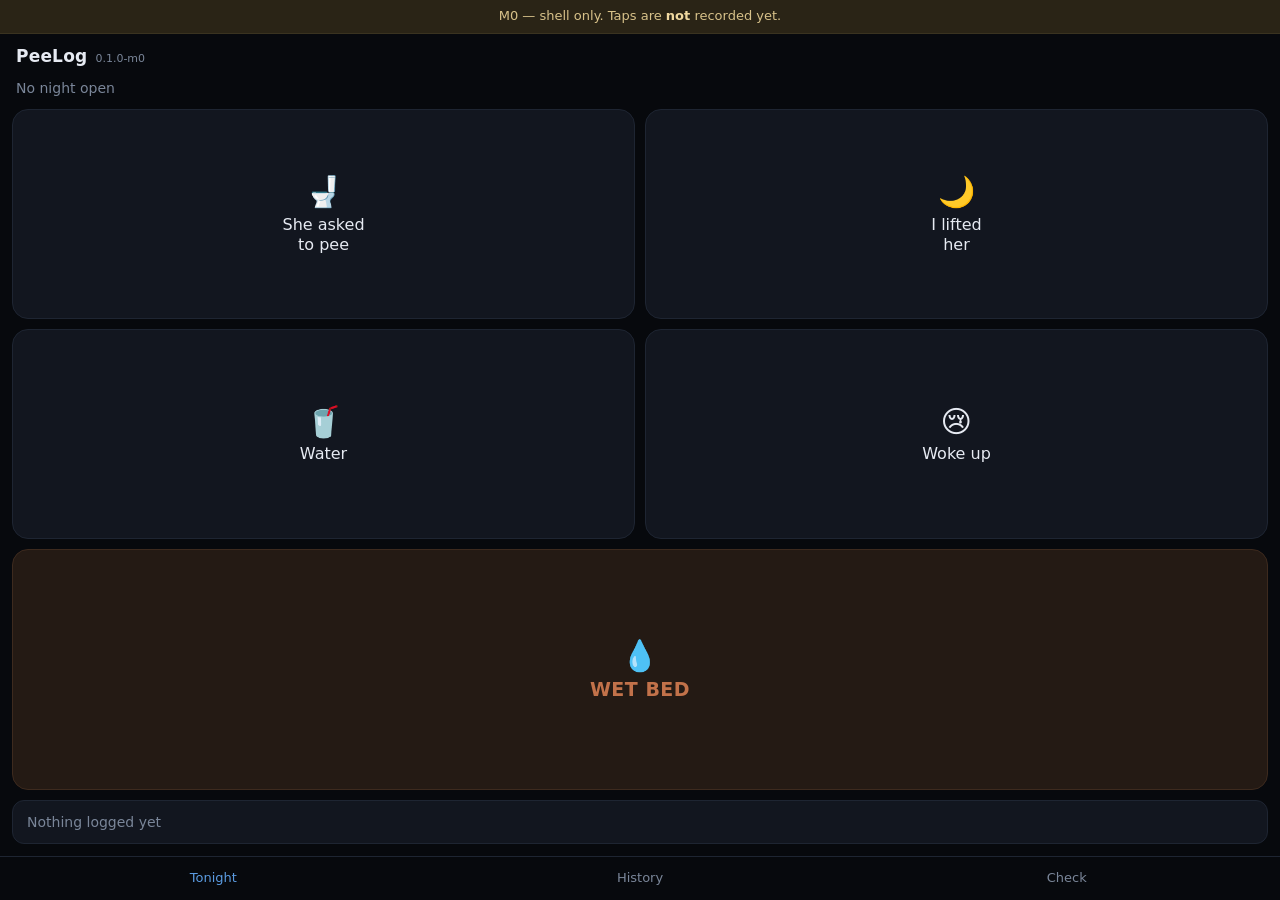
==== index.html @ 3aef9a61 "M0: PWA shell, offline caching, install check Design and scope in docs/DESIGN.md.  The shell is deli" ====
<!doctype html>
<html lang="en">
<head>
<meta charset="utf-8">
<meta name="viewport" content="width=device-width, initial-scale=1, viewport-fit=cover">
<title>PeeLog</title>
<meta name="description" content="Night-wetting tracker.">

<meta name="theme-color" content="#07090D">
<meta name="color-scheme" content="dark">
<link rel="manifest" href="manifest.webmanifest">

<!-- Still required by older iOS; modern iOS reads display:standalone from the manifest. -->
<meta name="apple-mobile-web-app-capable" content="yes">
<meta name="apple-mobile-web-app-status-bar-style" content="black-translucent">
<meta name="apple-mobile-web-app-title" content="PeeLog">
<link rel="apple-touch-icon" href="icons/apple-touch-icon-180.png">
<link rel="icon" href="icons/favicon-32.png" sizes="32x32">

<link rel="stylesheet" href="app.css">
</head>
<body>

<div class="banner" id="banner">M0 — shell only. Taps are <b>not</b> recorded yet.</div>

<header class="top">
  <h1>PeeLog</h1>
  <span class="ver" id="ver">–</span>
</header>

<main>
  <!-- ───────────────────────── Tonight ───────────────────────── -->
  <section class="view" id="view-tonight" data-view="tonight">
    <p class="summary" id="summary">No night open</p>

    <div class="grid">
      <button class="ev" data-ev="selfToilet"><span class="ico">🚽</span>She asked<br>to pee</button>
      <button class="ev" data-ev="lift"><span class="ico">🌙</span>I lifted<br>her</button>
      <button class="ev" data-ev="drink"><span class="ico">🥤</span>Water</button>
      <button class="ev" data-ev="wake"><span class="ico">😢</span>Woke up</button>
      <button class="ev wet" data-ev="wet"><span class="ico">💧</span>WET BED</button>
    </div>

    <div class="last" id="last">
      <span id="last-text">Nothing logged yet</span>
      <button id="undo" hidden>↩ undo</button>
    </div>
  </section>

  <!-- ───────────────────────── History ───────────────────────── -->
  <section class="view" id="view-history" data-view="history" hidden>
    <p class="stub">History, editing and charts arrive in M3–M4.</p>
  </section>

  <!-- ───────────────────────── Check ───────────────────────── -->
  <section class="view" id="view-check" data-view="check" hidden>
    <h2>Install check</h2>
    <p class="stub">Everything M1 depends on. Check this on the phone, then turn
       on Airplane Mode and reopen the app from the home screen.</p>
    <dl class="checks" id="checks"></dl>
    <div class="actions">
      <button id="persist">Request persistent storage</button>
      <button id="recheck">Re-run checks</button>
      <button id="update">Check for update</button>
    </div>
  </section>
</main>

<nav class="tabs">
  <button data-tab="tonight" class="on">Tonight</button>
  <button data-tab="history">History</button>
  <button data-tab="check">Check</button>
</nav>

<script type="module" src="js/app.js"></script>
</body>
</html>
---- app.css ----
/* PeeLog — dark-first. Everything is tuned for a dark bedroom at 3am:
   near-black ground for OLED, desaturated accents, no white surfaces,
   no animation that draws the eye, large thumb-zone targets. */

:root {
  --bg:      #07090D;
  --surface: #12161F;
  --line:    #1E2532;
  --text:    #E6EAF2;
  --dim:     #7A8699;
  --accent:  #5B9BE0;
  --wet:     #C2724A;   /* muted terracotta — findable, not alarming */

  --tap: 0.10s ease-out;
  --safe-top: env(safe-area-inset-top, 0px);
  --safe-bot: env(safe-area-inset-bottom, 0px);
}

* { box-sizing: border-box; }

html, body {
  margin: 0;
  height: 100%;
  background: var(--bg);
  color: var(--text);
  font: 16px/1.45 -apple-system, BlinkMacSystemFont, "Segoe UI", system-ui, sans-serif;
  -webkit-font-smoothing: antialiased;
}

body {
  display: flex;
  flex-direction: column;
  /* No accidental text selection or blue flashes on a half-asleep double tap. */
  -webkit-user-select: none;
  user-select: none;
  -webkit-tap-highlight-color: transparent;
  overscroll-behavior: none;
  padding-top: var(--safe-top);
}

.banner {
  background: #2A2416;
  color: #D8C28A;
  font-size: 13px;
  text-align: center;
  padding: 7px 12px;
  border-bottom: 1px solid #3A3320;
}
.banner b { color: #F0D9A0; }

.top {
  display: flex;
  align-items: baseline;
  gap: 8px;
  padding: 10px 16px 6px;
}
.top h1 { font-size: 17px; font-weight: 600; margin: 0; letter-spacing: 0.2px; }
.ver { font-size: 11px; color: var(--dim); font-variant-numeric: tabular-nums; }

main { flex: 1; overflow-y: auto; -webkit-overflow-scrolling: touch; }
.view { display: flex; flex-direction: column; height: 100%; padding: 0 12px 12px; }
.view[hidden] { display: none; }

.summary { color: var(--dim); font-size: 14px; margin: 4px 4px 10px; }
.stub    { color: var(--dim); font-size: 14px; margin: 4px 4px 18px; }
h2       { font-size: 15px; font-weight: 600; margin: 12px 4px 6px; }

/* ── Tonight: 2×2 grid plus one full-width wet button ────────────────── */
.grid {
  flex: 1;
  display: grid;
  grid-template-columns: 1fr 1fr;
  grid-template-rows: 1fr 1fr 1.15fr;
  gap: 10px;
  min-height: 340px;
}

.ev {
  appearance: none;
  background: var(--surface);
  border: 1px solid var(--line);
  border-radius: 16px;
  color: var(--text);
  font: inherit;
  font-size: 16px;
  font-weight: 500;
  line-height: 1.25;
  padding: 8px;
  cursor: pointer;
  transition: background var(--tap), transform var(--tap);
}
/* Wet bed is the most likely 3am tap: widest, lowest, hardest to miss. */
.ev.wet {
  grid-column: 1 / -1;
  background: #241A14;
  border-color: #3D2A1E;
  color: var(--wet);
  font-size: 19px;
  font-weight: 600;
  letter-spacing: 0.5px;
}
.ev .ico { display: block; font-size: 30px; margin-bottom: 4px; }

/* iOS Safari has no Vibration API, so tap confirmation must be visual. */
.ev:active, .ev.hit { background: #1E2636; transform: scale(0.97); }
.ev.wet:active, .ev.wet.hit { background: #3A2618; }

.last {
  display: flex;
  align-items: center;
  justify-content: space-between;
  gap: 12px;
  margin-top: 10px;
  padding: 10px 14px;
  min-height: 44px;
  background: var(--surface);
  border: 1px solid var(--line);
  border-radius: 12px;
  font-size: 14px;
  color: var(--dim);
}
#last-text { overflow: hidden; text-overflow: ellipsis; white-space: nowrap; }
#undo {
  flex: none;
  appearance: none;
  background: none;
  border: 1px solid var(--line);
  border-radius: 8px;
  color: var(--accent);
  font: inherit;
  font-size: 14px;
  padding: 5px 12px;
  cursor: pointer;
}

/* ── Install check ───────────────────────────────────────────────────── */
.checks { margin: 0; font-size: 14px; }
.checks div {
  display: flex;
  align-items: flex-start;
  gap: 10px;
  padding: 9px 4px;
  border-bottom: 1px solid var(--line);
}
.checks dt { flex: none; width: 20px; font-size: 15px; }
.checks dd { margin: 0; flex: 1; }
.checks .k { display: block; }
.checks .v { display: block; color: var(--dim); font-size: 13px; margin-top: 1px; }

.actions { display: flex; flex-wrap: wrap; gap: 8px; margin: 16px 4px; }
.actions button {
  appearance: none;
  background: var(--surface);
  border: 1px solid var(--line);
  border-radius: 10px;
  color: var(--accent);
  font: inherit;
  font-size: 14px;
  padding: 9px 14px;
  cursor: pointer;
}

/* ── Tabs ────────────────────────────────────────────────────────────── */
.tabs {
  flex: none;
  display: flex;
  border-top: 1px solid var(--line);
  background: var(--bg);
  padding-bottom: var(--safe-bot);
}
.tabs button {
  flex: 1;
  appearance: none;
  background: none;
  border: 0;
  color: var(--dim);
  font: inherit;
  font-size: 13px;
  padding: 12px 4px;
  cursor: pointer;
}
.tabs button.on { color: var(--accent); }
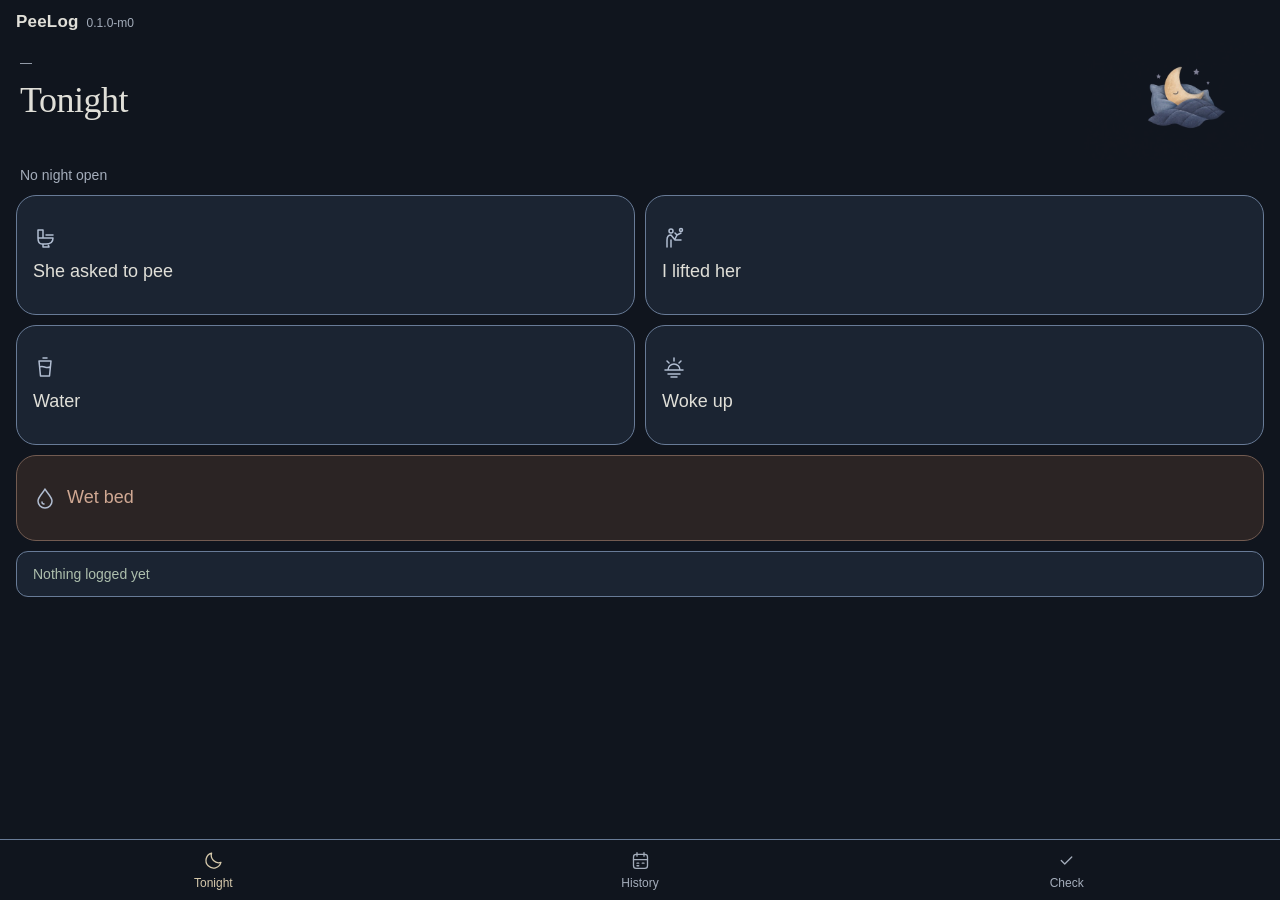
==== commit 2090f378: "M1a: visual system — tokens, inline icon sprite, brand icons, art derivatives Adopt docs/ux/tokens.j" ====
--- a/index.html
+++ b/index.html
@@ -6,7 +6,7 @@
 <title>PeeLog</title>
 <meta name="description" content="Night-wetting tracker.">
 
-<meta name="theme-color" content="#07090D">
+<meta name="theme-color" content="#10151E">
 <meta name="color-scheme" content="dark">
 <link rel="manifest" href="manifest.webmanifest">
 
@@ -21,7 +21,11 @@
 </head>
 <body>
 
-<div class="banner" id="banner">M0 — shell only. Taps are <b>not</b> recorded yet.</div>
+<!-- sprite:start -->
+<svg xmlns="http://www.w3.org/2000/svg" style="display:none" aria-hidden="true"><symbol id="i-moon" viewBox="0 0 24 24"><path d="M20.5 14.2A8.6 8.6 0 0 1 9.8 3.5a8.7 8.7 0 1 0 10.7 10.7Z"/></symbol><symbol id="i-toilet" viewBox="0 0 24 24"><path d="M5 4h5v8H5zM5 12h15c0 4-3 6-7 6H9c-2 0-4-2-4-6ZM10 18v3h6l-1-3M13 9h7"/></symbol><symbol id="i-carry" viewBox="0 0 24 24"><circle cx="9" cy="5" r="2"/><path d="M5 21v-7c0-3 1-5 4-5l4 5h6M9 14v7M13 7l2 2 4-2M15 9l-2 4"/><circle cx="19" cy="4" r="1.5"/></symbol><symbol id="i-water" viewBox="0 0 24 24"><path d="M6 5h12l-1.5 15h-9ZM7 11c3-2 6 2 10 0M10 2h4"/></symbol><symbol id="i-wake" viewBox="0 0 24 24"><path d="M6 14a6 6 0 0 1 12 0M3 14h18M5 5l2 2M12 2v3M19 5l-2 2M6 18h12M9 21h6"/></symbol><symbol id="i-drop" viewBox="0 0 24 24"><path d="M12 3c-2 4-7 8-7 12a7 7 0 0 0 14 0c0-4-5-8-7-12ZM9 16c0 1.5 1 2 2 2"/></symbol><symbol id="i-history" viewBox="0 0 24 24"><rect x="4" y="5" width="16" height="16" rx="3"/><path d="M8 3v4M16 3v4M4 11h16M8 15h2M14 15h2M8 18h2"/></symbol><symbol id="i-more" viewBox="0 0 24 24"><circle cx="5" cy="12" r="1"/><circle cx="12" cy="12" r="1"/><circle cx="19" cy="12" r="1"/></symbol><symbol id="i-check" viewBox="0 0 24 24"><path d="m6 12 4 4 8-8"/></symbol><symbol id="i-chevron-right" viewBox="0 0 24 24"><path d="m9 5 7 7-7 7"/></symbol><symbol id="i-back" viewBox="0 0 24 24"><path d="m14 5-7 7 7 7"/></symbol><symbol id="i-undo" viewBox="0 0 24 24"><path d="m8 5-5 5 5 5M3 10h10a6 6 0 0 1 0 12"/></symbol><symbol id="i-plus" viewBox="0 0 24 24"><path d="M12 5v14M5 12h14"/></symbol><symbol id="i-minus" viewBox="0 0 24 24"><path d="M5 12h14"/></symbol><symbol id="i-close" viewBox="0 0 24 24"><path d="m6 6 12 12M18 6 6 18"/></symbol><symbol id="i-edit" viewBox="0 0 24 24"><path d="m4 16-1 5 5-1L20 8l-4-4L4 16ZM14 6l4 4"/></symbol><symbol id="i-delete" viewBox="0 0 24 24"><path d="M4 7h16M9 3h6l1 4M6 7l1 14h10l1-14M10 11v6M14 11v6"/></symbol><symbol id="i-clock" viewBox="0 0 24 24"><circle cx="12" cy="12" r="9"/><path d="M12 7v5l3 2"/></symbol><symbol id="i-bed" viewBox="0 0 24 24"><path d="M3 6v15M21 12v9M3 17h18M3 12h18M7 12V8h5v4M12 9h5c3 0 4 1 4 3"/></symbol><symbol id="i-sun" viewBox="0 0 24 24"><circle cx="12" cy="12" r="4"/><path d="M12 2v2M12 20v2M2 12h2M20 12h2M5 5l1 1M18 18l1 1M19 5l-1 1M6 18l-1 1"/></symbol><symbol id="i-note" viewBox="0 0 24 24"><path d="M5 3h10l4 4v14H5ZM15 3v5h4M8 12h8M8 16h6"/></symbol><symbol id="i-patterns" viewBox="0 0 24 24"><path d="M4 3v17h17M8 16v-4M13 16V7M18 16v-7"/></symbol><symbol id="i-routine" viewBox="0 0 24 24"><path d="M5 7h13l-3-3M19 17H6l3 3M19 7v4M5 17v-4"/></symbol><symbol id="i-backup" viewBox="0 0 24 24"><path d="M5 16v5h14v-5M12 16V3M7 8l5-5 5 5"/></symbol><symbol id="i-restore" viewBox="0 0 24 24"><path d="M5 16v5h14v-5M12 3v13M7 11l5 5 5-5"/></symbol><symbol id="i-share" viewBox="0 0 24 24"><path d="M8 9H4v12h16V9h-4M12 15V2M8 6l4-4 4 4"/></symbol><symbol id="i-print" viewBox="0 0 24 24"><path d="M7 8V3h10v5M6 17H3V9h18v8h-3M7 14h10v7H7ZM17 11h1"/></symbol><symbol id="i-shield" viewBox="0 0 24 24"><path d="m12 3 8 3v6c0 5-8 9-8 9s-8-4-8-9V6l8-3ZM8 12l3 3 5-6"/></symbol><symbol id="i-info" viewBox="0 0 24 24"><circle cx="12" cy="12" r="9"/><path d="M12 11v6M12 7v.1"/></symbol><symbol id="i-alert" viewBox="0 0 24 24"><path d="m12 3 10 18H2L12 3ZM12 9v5M12 17v.1"/></symbol><symbol id="i-phone" viewBox="0 0 24 24"><rect x="6" y="2" width="12" height="20" rx="3"/><path d="M10 5h4M10 19h4"/></symbol><symbol id="i-offline" viewBox="0 0 24 24"><path d="m3 3 18 18M5 8a13 13 0 0 0-3 2M8 12a7 7 0 0 0-2 2M10 17l2 2 2-2M10 6a13 13 0 0 1 12 4M14 11a7 7 0 0 1 4 3"/></symbol><symbol id="i-appearance" viewBox="0 0 24 24"><circle cx="12" cy="12" r="9"/><path d="M12 3v18M12 7a5 5 0 0 1 0 10"/></symbol><symbol id="i-reminder" viewBox="0 0 24 24"><path d="M5 17h14l-2-3V9a5 5 0 0 0-10 0v5l-2 3ZM10 21h4M12 2v2"/></symbol><symbol id="i-filter" viewBox="0 0 24 24"><path d="M4 6h16M7 12h10M10 18h4"/></symbol><symbol id="i-empty" viewBox="0 0 24 24"><path d="M4 5h7l2 2h7v14H4ZM8 13h8M8 17h5"/></symbol><symbol id="i-review" viewBox="0 0 24 24"><circle cx="12" cy="12" r="9"/><path d="M12 6v7M12 17v.1"/></symbol><symbol id="i-dry" viewBox="0 0 24 24"><circle cx="12" cy="12" r="7"/></symbol><symbol id="i-missing" viewBox="0 0 24 24"><path stroke-dasharray="2 4" d="M19 12a7 7 0 1 1-14 0 7 7 0 0 1 14 0"/></symbol><symbol id="i-complete" viewBox="0 0 24 24"><circle cx="12" cy="12" r="9"/><path d="m7 12 3 3 7-7"/></symbol></svg>
+<!-- sprite:end -->
+
+<p class="banner" id="banner" hidden></p>
 
 <header class="top">
   <h1>PeeLog</h1>
@@ -31,19 +35,26 @@
 <main>
   <!-- ───────────────────────── Tonight ───────────────────────── -->
   <section class="view" id="view-tonight" data-view="tonight">
+    <div class="title-art">
+      <img class="art" src="assets/art/bedtime-moon.jpg" alt="">
+      <div>
+        <p class="overline">—</p>
+        <h2>Tonight</h2>
+      </div>
+    </div>
     <p class="summary" id="summary">No night open</p>
 
     <div class="grid">
-      <button class="ev" data-ev="selfToilet"><span class="ico">🚽</span>She asked<br>to pee</button>
-      <button class="ev" data-ev="lift"><span class="ico">🌙</span>I lifted<br>her</button>
-      <button class="ev" data-ev="drink"><span class="ico">🥤</span>Water</button>
-      <button class="ev" data-ev="wake"><span class="ico">😢</span>Woke up</button>
-      <button class="ev wet" data-ev="wet"><span class="ico">💧</span>WET BED</button>
+      <button class="ev action" data-ev="selfToilet"><svg class="ico"><use href="#i-toilet"/></svg><span>She asked to pee</span></button>
+      <button class="ev action" data-ev="lift"><svg class="ico"><use href="#i-carry"/></svg><span>I lifted her</span></button>
+      <button class="ev action" data-ev="drink"><svg class="ico"><use href="#i-water"/></svg><span>Water</span></button>
+      <button class="ev action" data-ev="wake"><svg class="ico"><use href="#i-wake"/></svg><span>Woke up</span></button>
+      <button class="ev action wet" data-ev="wet"><svg class="ico"><use href="#i-drop"/></svg><span>Wet bed</span></button>
     </div>
 
-    <div class="last" id="last">
+    <div class="last saved" id="last">
       <span id="last-text">Nothing logged yet</span>
-      <button id="undo" hidden>↩ undo</button>
+      <button id="undo" hidden><svg class="ico"><use href="#i-undo"/></svg><span>Undo</span></button>
     </div>
   </section>
 
@@ -67,9 +78,9 @@
 </main>
 
 <nav class="tabs">
-  <button data-tab="tonight" class="on">Tonight</button>
-  <button data-tab="history">History</button>
-  <button data-tab="check">Check</button>
+  <button data-tab="tonight" class="on"><svg class="ico"><use href="#i-moon"/></svg><span>Tonight</span></button>
+  <button data-tab="history"><svg class="ico"><use href="#i-history"/></svg><span>History</span></button>
+  <button data-tab="check"><svg class="ico"><use href="#i-check"/></svg><span>Check</span></button>
 </nav>
 
 <script type="module" src="js/app.js"></script>
--- a/app.css
+++ b/app.css
@@ -1,17 +1,38 @@
 /* PeeLog — dark-first. Everything is tuned for a dark bedroom at 3am:
-   near-black ground for OLED, desaturated accents, no white surfaces,
-   no animation that draws the eye, large thumb-zone targets. */
+   near-black ground, desaturated accents, no white surfaces, no animation
+   that draws the eye, large thumb-zone targets. Tokens below are adopted
+   verbatim from docs/ux/tokens.json ("Quiet company") — the art in
+   assets/art/ bakes in this exact background colour, so it cannot drift. */
 
 :root {
-  --bg:      #07090D;
-  --surface: #12161F;
-  --line:    #1E2532;
-  --text:    #E6EAF2;
-  --dim:     #7A8699;
-  --accent:  #5B9BE0;
-  --wet:     #C2724A;   /* muted terracotta — findable, not alarming */
-
-  --tap: 0.10s ease-out;
+  color-scheme: dark;
+
+  --bg:          #10151E;
+  --surface:     #1B2432;
+  --raised:      #252F40;
+  --border:      #687B97;
+  --text:        #E0DFD8;
+  --secondary:   #A4ADBB;
+  --accent:      #D6C9AC;
+  --wet:         #D0A893;
+  --wet-surface: #2B2424;
+  --saved:       #ADBFAD;
+  --error:       #E7AE9D;
+  --focus:       #D6C9AC;
+
+  --font-heading: Georgia, serif;
+  --font-body: -apple-system, BlinkMacSystemFont, "Segoe UI", sans-serif;
+  --size-title:     36px;
+  --size-action:    18px;
+  --size-body:      16px;
+  --size-secondary: 14px;
+  --size-meta:      12px;
+
+  --radius-action: 20px;
+  --radius-field:  12px;
+  --radius-sheet:  24px;
+
+  --tap: 0.12s ease-out;
   --safe-top: env(safe-area-inset-top, 0px);
   --safe-bot: env(safe-area-inset-bottom, 0px);
 }
@@ -23,7 +44,7 @@
   height: 100%;
   background: var(--bg);
   color: var(--text);
-  font: 16px/1.45 -apple-system, BlinkMacSystemFont, "Segoe UI", system-ui, sans-serif;
+  font: var(--size-body)/1.45 var(--font-body);
   -webkit-font-smoothing: antialiased;
 }
 
@@ -38,15 +59,38 @@
   padding-top: var(--safe-top);
 }
 
+a { color: inherit; }
+button, input, select, textarea { font: inherit; }
+button, a, select { -webkit-tap-highlight-color: transparent; }
+
+:focus-visible {
+  outline: 2px solid var(--focus);
+  outline-offset: 4px;
+}
+
+/* Icons: same-document <use> only — Safari has never resolved <use
+   href="file.svg#id">, so the sprite is inlined by tools/make_sprite.py. */
+.ico {
+  width: 24px;
+  height: 24px;
+  fill: none;
+  stroke: currentColor;
+  stroke-width: 1.5;
+  stroke-linecap: round;
+  stroke-linejoin: round;
+  flex: none;
+}
+
 .banner {
   background: #2A2416;
   color: #D8C28A;
-  font-size: 13px;
+  font-size: var(--size-secondary);
   text-align: center;
   padding: 7px 12px;
   border-bottom: 1px solid #3A3320;
-}
-.banner b { color: #F0D9A0; }
+  margin: 0;
+}
+.banner[hidden] { display: none; }
 
 .top {
   display: flex;
@@ -55,107 +99,301 @@
   padding: 10px 16px 6px;
 }
 .top h1 { font-size: 17px; font-weight: 600; margin: 0; letter-spacing: 0.2px; }
-.ver { font-size: 11px; color: var(--dim); font-variant-numeric: tabular-nums; }
+.ver { font-size: var(--size-meta); color: var(--secondary); font-variant-numeric: tabular-nums; }
 
 main { flex: 1; overflow-y: auto; -webkit-overflow-scrolling: touch; }
-.view { display: flex; flex-direction: column; height: 100%; padding: 0 12px 12px; }
+.view { padding: 0 16px 16px; }
 .view[hidden] { display: none; }
 
-.summary { color: var(--dim); font-size: 14px; margin: 4px 4px 10px; }
-.stub    { color: var(--dim); font-size: 14px; margin: 4px 4px 18px; }
-h2       { font-size: 15px; font-weight: 600; margin: 12px 4px 6px; }
-
-/* ── Tonight: 2×2 grid plus one full-width wet button ────────────────── */
+.summary { color: var(--secondary); font-size: var(--size-secondary); margin: 4px 4px 10px; }
+.stub    { color: var(--secondary); font-size: var(--size-secondary); margin: 4px 4px 18px; }
+h2       { font: 600 15px/1.3 var(--font-body); margin: 12px 4px 6px; color: var(--text); }
+
+/* ── Tonight header: art vignette + serif title ──────────────────────── */
+.title-art {
+  position: relative;
+  overflow: hidden;
+  min-height: 120px;
+  padding: 14px 4px 0;
+}
+.title-art img {
+  position: absolute;
+  width: 200px;
+  height: 133px;
+  object-fit: cover;
+  right: -20px;
+  top: -10px;
+  mix-blend-mode: lighten;
+  pointer-events: none;
+}
+.title-art > div { position: relative; z-index: 1; max-width: 65%; }
+.title-art h2 {
+  font: 400 var(--size-title)/1.15 var(--font-heading);
+  letter-spacing: -0.5px;
+  margin: 0;
+}
+
+.overline {
+  font-size: var(--size-meta);
+  letter-spacing: 1px;
+  text-transform: uppercase;
+  color: var(--secondary);
+  margin: 0 0 8px;
+}
+.lead {
+  font-size: var(--size-secondary);
+  color: var(--secondary);
+  line-height: 1.6;
+  margin: 0 0 10px;
+}
+
+/* Decorative only — hides without moving any control. */
+body.no-art .art,
+body.no-art .title-art img { display: none; }
+
+/* ── Tonight: 2-column action grid, wet bed spans full width ─────────── */
 .grid {
-  flex: 1;
   display: grid;
   grid-template-columns: 1fr 1fr;
-  grid-template-rows: 1fr 1fr 1.15fr;
   gap: 10px;
-  min-height: 340px;
-}
-
-.ev {
+}
+
+.action {
+  display: flex;
+  flex-direction: column;
+  align-items: flex-start;
+  justify-content: center;
+  gap: 10px;
+  min-height: 120px;
+  border-radius: var(--radius-action);
+  background: var(--surface);
+  border: 1px solid var(--border);
+  color: var(--text);
+  font: inherit;
+  font-size: var(--size-action);
+  font-weight: 500;
+  line-height: 1.3;
+  text-align: left;
+  padding: 16px;
   appearance: none;
-  background: var(--surface);
-  border: 1px solid var(--line);
-  border-radius: 16px;
-  color: var(--text);
-  font: inherit;
-  font-size: 16px;
-  font-weight: 500;
-  line-height: 1.25;
-  padding: 8px;
   cursor: pointer;
   transition: background var(--tap), transform var(--tap);
 }
+.action .ico { color: #B1BDD1; }
+
 /* Wet bed is the most likely 3am tap: widest, lowest, hardest to miss. */
-.ev.wet {
+.action.wet {
   grid-column: 1 / -1;
-  background: #241A14;
-  border-color: #3D2A1E;
+  min-height: 86px;
+  flex-direction: row;
+  align-items: center;
+  justify-content: flex-start;
+  background: var(--wet-surface);
+  border-color: #725B51;
   color: var(--wet);
-  font-size: 19px;
-  font-weight: 600;
-  letter-spacing: 0.5px;
-}
-.ev .ico { display: block; font-size: 30px; margin-bottom: 4px; }
+}
 
 /* iOS Safari has no Vibration API, so tap confirmation must be visual. */
-.ev:active, .ev.hit { background: #1E2636; transform: scale(0.97); }
-.ev.wet:active, .ev.wet.hit { background: #3A2618; }
-
-.last {
+.action:active, .action.hit { background: var(--raised); transform: scale(0.97); }
+.action.wet:active, .action.wet.hit { background: #3A2618; }
+
+@media (prefers-reduced-motion: reduce) {
+  .action { transition: none; }
+  .action:active, .action.hit,
+  .action.wet:active, .action.wet.hit { transform: none; }
+}
+
+/* ── Saved strip (last logged event + undo) ──────────────────────────── */
+.saved {
   display: flex;
   align-items: center;
   justify-content: space-between;
   gap: 12px;
   margin-top: 10px;
-  padding: 10px 14px;
+  padding: 12px 16px;
   min-height: 44px;
   background: var(--surface);
-  border: 1px solid var(--line);
-  border-radius: 12px;
-  font-size: 14px;
-  color: var(--dim);
+  border: 1px solid var(--border);
+  border-radius: var(--radius-field);
+  font-size: var(--size-secondary);
+  color: var(--saved);
 }
 #last-text { overflow: hidden; text-overflow: ellipsis; white-space: nowrap; }
-#undo {
+.saved button {
   flex: none;
+  display: flex;
+  align-items: center;
+  gap: 6px;
+  min-height: 44px;
   appearance: none;
   background: none;
-  border: 1px solid var(--line);
+  border: 1px solid var(--border);
   border-radius: 8px;
   color: var(--accent);
   font: inherit;
-  font-size: 14px;
-  padding: 5px 12px;
-  cursor: pointer;
+  font-size: var(--size-secondary);
+  padding: 6px 12px;
+  cursor: pointer;
+}
+.saved button[hidden] { display: none; }
+
+/* ── Generic components (for screens still to come) ──────────────────── */
+.button {
+  display: flex;
+  align-items: center;
+  justify-content: center;
+  gap: 8px;
+  min-height: 48px;
+  border-radius: var(--radius-field);
+  border: 1px solid var(--border);
+  background: var(--surface);
+  color: var(--text);
+  font: inherit;
+  font-size: var(--size-body);
+  text-align: center;
+  text-decoration: none;
+  padding: 11px 16px;
+  margin: 12px 0;
+  appearance: none;
+  cursor: pointer;
+}
+.button.primary { background: var(--accent); color: #181B21; border-color: var(--accent); font-weight: 500; }
+.button.quiet { background: transparent; border-color: transparent; color: var(--secondary); }
+.button.danger { background: #302220; color: var(--error); border-color: #946A5D; }
+
+.chips { display: flex; flex-wrap: wrap; gap: 8px; margin: 9px 0 16px; }
+.chip {
+  display: inline-flex;
+  align-items: center;
+  justify-content: center;
+  min-height: 44px;
+  border-radius: var(--radius-field);
+  border: 1px solid var(--border);
+  background: none;
+  color: var(--text);
+  font: inherit;
+  font-size: var(--size-secondary);
+  padding: 8px 12px;
+  cursor: pointer;
+}
+.chip.selected { background: var(--raised); border-color: var(--accent); }
+
+.field { margin: 16px 0; }
+.field-label { display: block; font-size: var(--size-secondary); margin-bottom: 8px; }
+.field-help { font-size: var(--size-meta); color: var(--secondary); margin: 7px 0 0; }
+
+.notice {
+  background: var(--raised);
+  border-left: 2px solid var(--border);
+  border-radius: 0 var(--radius-field) var(--radius-field) 0;
+  padding: 12px 14px;
+  font-size: var(--size-secondary);
+  line-height: 1.6;
+  margin: 16px 0;
+}
+.notice strong { font-weight: 500; color: var(--text); }
+.notice.warm { background: #2B2620; border-color: var(--wet); }
+.notice.error { background: #302220; border-color: var(--error); }
+
+.linkrow {
+  display: flex;
+  align-items: center;
+  justify-content: space-between;
+  gap: 10px;
+  min-height: 54px;
+  padding: 12px 0;
+  border-bottom: 1px solid var(--border);
+  color: var(--text);
+  font-size: var(--size-secondary);
+  text-decoration: none;
+}
+.linkrow .ico { width: 17px; height: 17px; color: var(--secondary); }
+.linkrow small { display: block; color: var(--secondary); font-size: var(--size-meta); margin-top: 4px; }
+
+.sheet {
+  padding: 16px;
+  border: 1px solid var(--border);
+  border-radius: var(--radius-sheet);
+  background: var(--raised);
+  margin: 16px 0;
+}
+
+.subnav {
+  display: flex;
+  gap: 5px;
+  border-bottom: 1px solid var(--border);
+  padding-bottom: 12px;
+  margin: 0 0 20px;
+}
+.subnav a {
+  display: flex;
+  align-items: center;
+  min-height: 44px;
+  border-radius: var(--radius-field);
+  color: var(--secondary);
+  font-size: var(--size-secondary);
+  padding: 8px 12px;
+  text-decoration: none;
+}
+.subnav .selected { background: var(--raised); color: var(--accent); }
+
+.history-row {
+  display: flex;
+  align-items: center;
+  justify-content: space-between;
+  gap: 10px;
+  padding: 16px 0;
+  border-bottom: 1px solid var(--border);
+  color: var(--text);
+  font-size: var(--size-secondary);
+  text-decoration: none;
+}
+.history-row small { display: block; font-size: var(--size-meta); color: var(--secondary); margin-top: 5px; }
+
+.outcome { display: flex; align-items: center; gap: 5px; font-size: var(--size-meta); color: var(--text); white-space: nowrap; }
+.outcome .ico { width: 15px; height: 15px; }
+.outcome.wet { color: var(--wet); }
+.outcome.open { color: var(--secondary); }
+
+/* Native pickers: color-scheme:dark handles the calendar/clock chrome; the
+   field itself still needs the app's own surface and a 16px font so iOS
+   doesn't zoom in on focus. */
+input[type="time"],
+input[type="date"],
+input[type="number"],
+textarea {
+  background: var(--surface);
+  border: 1px solid var(--border);
+  border-radius: var(--radius-field);
+  color: var(--text);
+  font: 16px/1.4 var(--font-body);
+  min-height: 48px;
+  padding: 10px 12px;
 }
 
 /* ── Install check ───────────────────────────────────────────────────── */
-.checks { margin: 0; font-size: 14px; }
+.checks { margin: 0; font-size: var(--size-secondary); }
 .checks div {
   display: flex;
   align-items: flex-start;
   gap: 10px;
   padding: 9px 4px;
-  border-bottom: 1px solid var(--line);
-}
-.checks dt { flex: none; width: 20px; font-size: 15px; }
+  border-bottom: 1px solid var(--border);
+}
+.checks dt { flex: none; width: 24px; font-size: 15px; margin: 0; }
 .checks dd { margin: 0; flex: 1; }
 .checks .k { display: block; }
-.checks .v { display: block; color: var(--dim); font-size: 13px; margin-top: 1px; }
+.checks .v { display: block; color: var(--secondary); font-size: var(--size-meta); margin-top: 1px; }
 
 .actions { display: flex; flex-wrap: wrap; gap: 8px; margin: 16px 4px; }
 .actions button {
   appearance: none;
   background: var(--surface);
-  border: 1px solid var(--line);
+  border: 1px solid var(--border);
   border-radius: 10px;
   color: var(--accent);
   font: inherit;
-  font-size: 14px;
+  font-size: var(--size-secondary);
   padding: 9px 14px;
   cursor: pointer;
 }
@@ -164,19 +402,26 @@
 .tabs {
   flex: none;
   display: flex;
-  border-top: 1px solid var(--line);
+  border-top: 1px solid var(--border);
   background: var(--bg);
   padding-bottom: var(--safe-bot);
 }
 .tabs button {
   flex: 1;
+  display: flex;
+  flex-direction: column;
+  align-items: center;
+  justify-content: center;
+  gap: 4px;
+  min-height: 56px;
   appearance: none;
   background: none;
   border: 0;
-  color: var(--dim);
-  font: inherit;
-  font-size: 13px;
-  padding: 12px 4px;
+  color: var(--secondary);
+  font: inherit;
+  font-size: var(--size-meta);
+  padding: 10px 4px 8px;
   cursor: pointer;
 }
 .tabs button.on { color: var(--accent); }
+.tabs .ico { width: 21px; height: 21px; }
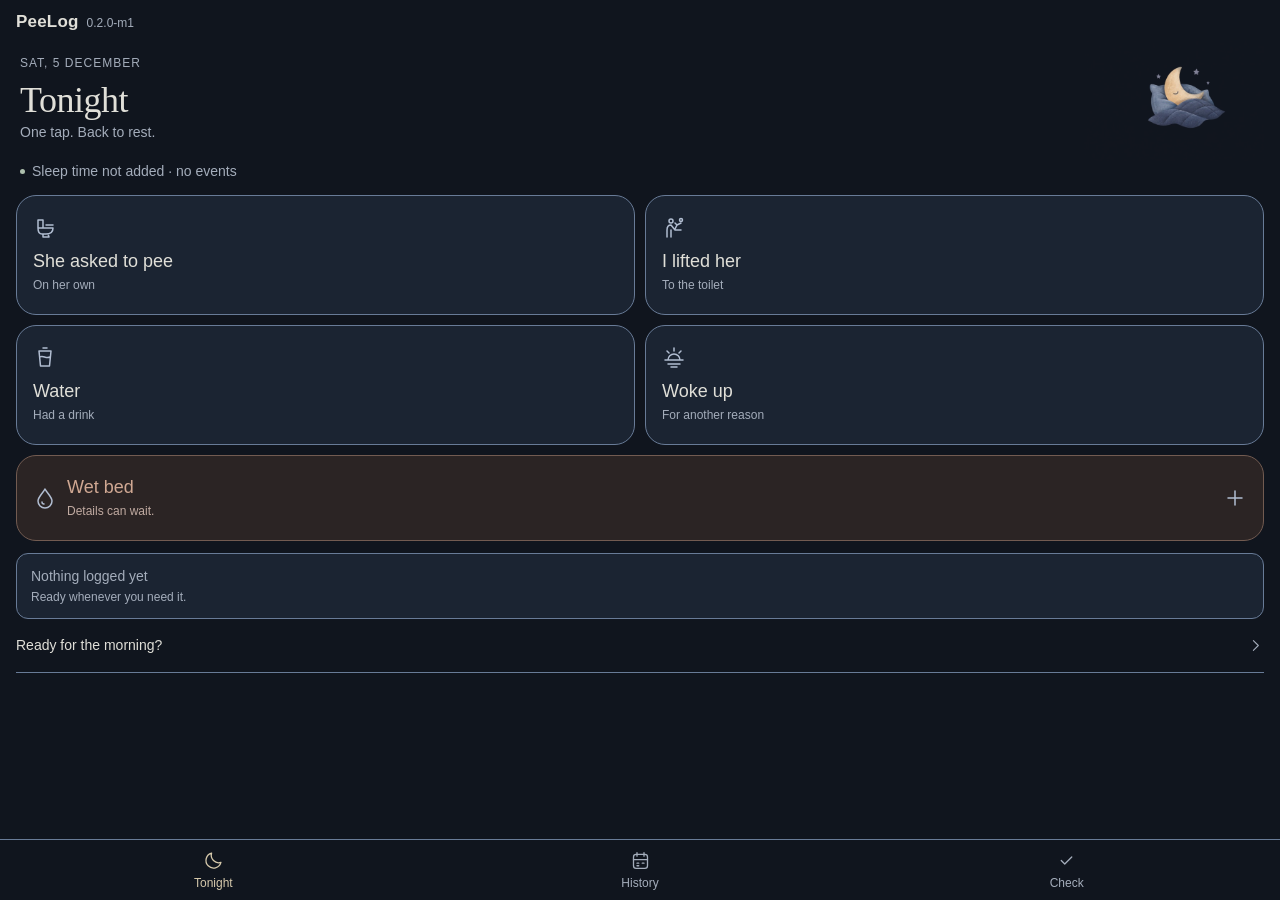
==== commit 38f440b1: "M1c: Tonight — real logging, event detail, undo, not-saved state app.js becomes store + hash router " ====
--- a/index.html
+++ b/index.html
@@ -33,37 +33,12 @@
 </header>
 
 <main>
-  <!-- ───────────────────────── Tonight ───────────────────────── -->
-  <section class="view" id="view-tonight" data-view="tonight">
-    <div class="title-art">
-      <img class="art" src="assets/art/bedtime-moon.jpg" alt="">
-      <div>
-        <p class="overline">—</p>
-        <h2>Tonight</h2>
-      </div>
-    </div>
-    <p class="summary" id="summary">No night open</p>
+  <!-- Router container: js/app.js mounts one screen module here. -->
+  <div class="view" id="screen"></div>
 
-    <div class="grid">
-      <button class="ev action" data-ev="selfToilet"><svg class="ico"><use href="#i-toilet"/></svg><span>She asked to pee</span></button>
-      <button class="ev action" data-ev="lift"><svg class="ico"><use href="#i-carry"/></svg><span>I lifted her</span></button>
-      <button class="ev action" data-ev="drink"><svg class="ico"><use href="#i-water"/></svg><span>Water</span></button>
-      <button class="ev action" data-ev="wake"><svg class="ico"><use href="#i-wake"/></svg><span>Woke up</span></button>
-      <button class="ev action wet" data-ev="wet"><svg class="ico"><use href="#i-drop"/></svg><span>Wet bed</span></button>
-    </div>
-
-    <div class="last saved" id="last">
-      <span id="last-text">Nothing logged yet</span>
-      <button id="undo" hidden><svg class="ico"><use href="#i-undo"/></svg><span>Undo</span></button>
-    </div>
-  </section>
-
-  <!-- ───────────────────────── History ───────────────────────── -->
-  <section class="view" id="view-history" data-view="history" hidden>
-    <p class="stub">History, editing and charts arrive in M3–M4.</p>
-  </section>
-
-  <!-- ───────────────────────── Check ───────────────────────── -->
+  <!-- ───────────────────────── Check ─────────────────────────
+       Moved in and out of #screen by the router, so its buttons
+       keep their listeners. -->
   <section class="view" id="view-check" data-view="check" hidden>
     <h2>Install check</h2>
     <p class="stub">Everything M1 depends on. Check this on the phone, then turn
@@ -78,9 +53,9 @@
 </main>
 
 <nav class="tabs">
-  <button data-tab="tonight" class="on"><svg class="ico"><use href="#i-moon"/></svg><span>Tonight</span></button>
-  <button data-tab="history"><svg class="ico"><use href="#i-history"/></svg><span>History</span></button>
-  <button data-tab="check"><svg class="ico"><use href="#i-check"/></svg><span>Check</span></button>
+  <a href="#/tonight" data-tab="tonight" aria-current="page"><svg class="ico"><use href="#i-moon"/></svg><span>Tonight</span></a>
+  <a href="#/history" data-tab="history"><svg class="ico"><use href="#i-history"/></svg><span>History</span></a>
+  <a href="#/check" data-tab="check"><svg class="ico"><use href="#i-check"/></svg><span>Check</span></a>
 </nav>
 
 <script type="module" src="js/app.js"></script>
--- a/app.css
+++ b/app.css
@@ -102,12 +102,19 @@
 .ver { font-size: var(--size-meta); color: var(--secondary); font-variant-numeric: tabular-nums; }
 
 main { flex: 1; overflow-y: auto; -webkit-overflow-scrolling: touch; }
-.view { padding: 0 16px 16px; }
+.view { padding: 0 16px 24px; }
 .view[hidden] { display: none; }
 
-.summary { color: var(--secondary); font-size: var(--size-secondary); margin: 4px 4px 10px; }
-.stub    { color: var(--secondary); font-size: var(--size-secondary); margin: 4px 4px 18px; }
-h2       { font: 600 15px/1.3 var(--font-body); margin: 12px 4px 6px; color: var(--text); }
+.stub  { color: var(--secondary); font-size: var(--size-secondary); margin: 4px 4px 18px; }
+.small { color: var(--secondary); font-size: var(--size-meta); margin: 12px 0; }
+
+h2 {
+  font: 400 var(--size-title)/1.15 var(--font-heading);
+  letter-spacing: -0.5px;
+  margin: 0 0 12px;
+  color: var(--text);
+}
+h3 { font: 500 17px/1.3 var(--font-body); margin: 0 0 10px; color: var(--text); }
 
 /* ── Tonight header: art vignette + serif title ──────────────────────── */
 .title-art {
@@ -127,11 +134,8 @@
   pointer-events: none;
 }
 .title-art > div { position: relative; z-index: 1; max-width: 65%; }
-.title-art h2 {
-  font: 400 var(--size-title)/1.15 var(--font-heading);
-  letter-spacing: -0.5px;
-  margin: 0;
-}
+.title-art h2 { margin: 0; }
+.title-art .lead { max-width: 180px; margin-bottom: 0; }
 
 .overline {
   font-size: var(--size-meta);
@@ -150,6 +154,30 @@
 /* Decorative only — hides without moving any control. */
 body.no-art .art,
 body.no-art .title-art img { display: none; }
+
+/* Short screens lose decoration first, never a control (handoff rule 2). */
+@media (max-height: 700px) {
+  .title-art { min-height: 92px; padding-top: 8px; }
+  .title-art img { width: 150px; height: 100px; right: -14px; }
+  .title-art .lead { display: none; }
+}
+
+/* The night's state in one line. Never inferred: no events is not a dry night. */
+.context {
+  font-size: var(--size-secondary);
+  color: var(--secondary);
+  margin: 0 4px 14px;
+}
+.context::before {
+  content: '';
+  display: inline-block;
+  width: 5px;
+  height: 5px;
+  background: var(--saved);
+  border-radius: 50%;
+  margin-right: 7px;
+  vertical-align: middle;
+}
 
 /* ── Tonight: 2-column action grid, wet bed spans full width ─────────── */
 .grid {
@@ -180,6 +208,13 @@
   transition: background var(--tap), transform var(--tap);
 }
 .action .ico { color: #B1BDD1; }
+.action small {
+  display: block;
+  font-size: var(--size-meta);
+  font-weight: 400;
+  color: var(--secondary);
+  margin-top: 4px;
+}
 
 /* Wet bed is the most likely 3am tap: widest, lowest, hardest to miss. */
 .action.wet {
@@ -192,34 +227,56 @@
   border-color: #725B51;
   color: var(--wet);
 }
+.action.wet small { color: #C0AAA1; }
+.action.wet .plus { margin-left: auto; }
 
 /* iOS Safari has no Vibration API, so tap confirmation must be visual. */
-.action:active, .action.hit { background: var(--raised); transform: scale(0.97); }
-.action.wet:active, .action.wet.hit { background: #3A2618; }
+.action:active { background: var(--raised); transform: scale(0.97); }
+.action.wet:active { background: #3A2618; }
 
 @media (prefers-reduced-motion: reduce) {
   .action { transition: none; }
-  .action:active, .action.hit,
-  .action.wet:active, .action.wet.hit { transform: none; }
-}
-
-/* ── Saved strip (last logged event + undo) ──────────────────────────── */
+  .action:active, .action.wet:active { transform: none; }
+}
+
+/* ── Saved strip (latest logged event + undo) ────────────────────────────
+   The only confirmation this app gives. It appears after the write returns
+   ok, never before, and Undo is a plain button — never a swipe. */
 .saved {
   display: flex;
   align-items: center;
   justify-content: space-between;
   gap: 12px;
-  margin-top: 10px;
-  padding: 12px 16px;
+  margin-top: 12px;
+  padding: 10px 14px;
+  min-height: 56px;
+  background: var(--surface);
+  border: 1px solid var(--border);
+  border-radius: var(--radius-field);
+  font-size: var(--size-secondary);
+  color: var(--saved);
+}
+.saved.empty { color: var(--secondary); }
+.saved .what {
+  flex: 1;
+  min-width: 0;
+  display: flex;
+  align-items: center;
+  gap: 10px;
   min-height: 44px;
-  background: var(--surface);
-  border: 1px solid var(--border);
-  border-radius: var(--radius-field);
-  font-size: var(--size-secondary);
-  color: var(--saved);
-}
-#last-text { overflow: hidden; text-overflow: ellipsis; white-space: nowrap; }
-.saved button {
+  appearance: none;
+  background: none;
+  border: 0;
+  padding: 0;
+  color: inherit;
+  font: inherit;
+  font-size: var(--size-secondary);
+  text-align: left;
+  cursor: pointer;
+}
+.saved .what .ico { width: 20px; height: 20px; }
+.saved small { display: block; color: var(--secondary); font-size: var(--size-meta); margin-top: 3px; }
+.saved .undo {
   flex: none;
   display: flex;
   align-items: center;
@@ -235,7 +292,32 @@
   padding: 6px 12px;
   cursor: pointer;
 }
-.saved button[hidden] { display: none; }
+
+/* ── Event detail (E01–E05) ──────────────────────────────────────────────
+   Below the strip, so opening it never moves the action grid. */
+.detail {
+  margin-top: 16px;
+  padding: 4px 14px 14px;
+  border: 1px solid var(--border);
+  border-radius: var(--radius-sheet);
+  background: var(--surface);
+}
+.detail-head { padding: 14px 0 4px; }
+.detail-head .overline { margin-bottom: 6px; }
+.detail-head h3 { margin: 0; }
+.detail .linkrow:last-of-type { border-bottom: 0; }
+
+.saved-note {
+  display: flex;
+  align-items: center;
+  gap: 6px;
+  color: var(--saved);
+  font-size: var(--size-secondary);
+  margin: 12px 0 0;
+}
+.saved-note .ico { width: 18px; height: 18px; }
+/* Holds its space while it has nothing to say, so nothing below it moves. */
+.saved-note.quiet { visibility: hidden; }
 
 /* ── Generic components (for screens still to come) ──────────────────── */
 .button {
@@ -243,6 +325,7 @@
   align-items: center;
   justify-content: center;
   gap: 8px;
+  width: 100%;
   min-height: 48px;
   border-radius: var(--radius-field);
   border: 1px solid var(--border);
@@ -281,6 +364,15 @@
 .field { margin: 16px 0; }
 .field-label { display: block; font-size: var(--size-secondary); margin-bottom: 8px; }
 .field-help { font-size: var(--size-meta); color: var(--secondary); margin: 7px 0 0; }
+.field-help .chip { min-height: 36px; margin-left: 6px; font-size: var(--size-meta); }
+.field-row { display: flex; flex-wrap: wrap; gap: 8px; }
+.field-row input { flex: 1 1 130px; min-width: 0; }
+/* Kept beside the field, with the entered value still on screen (S01). */
+.field-error:empty { display: none; }
+.field-error { font-size: var(--size-secondary); color: var(--error); margin: 8px 0 0; }
+
+.stepper { display: flex; align-items: center; gap: 12px; }
+.stepper-value { font-size: var(--size-body); min-width: 64px; text-align: center; }
 
 .notice {
   background: var(--raised);
@@ -291,21 +383,32 @@
   line-height: 1.6;
   margin: 16px 0;
 }
-.notice strong { font-weight: 500; color: var(--text); }
+.notice strong { font-weight: 500; color: var(--text); display: block; }
+.notice p { margin: 5px 0 0; color: var(--secondary); font-size: var(--size-secondary); }
+.notice .linkrow { border-bottom: 0; min-height: 44px; padding: 6px 0 0; color: var(--accent); }
+.notice .button { margin: 12px 0 0; }
 .notice.warm { background: #2B2620; border-color: var(--wet); }
 .notice.error { background: #302220; border-color: var(--error); }
 
+/* Both an <a> and a <button> wear this, so the button defaults are reset. */
 .linkrow {
   display: flex;
   align-items: center;
   justify-content: space-between;
   gap: 10px;
+  width: 100%;
   min-height: 54px;
   padding: 12px 0;
+  appearance: none;
+  background: none;
+  border: 0;
   border-bottom: 1px solid var(--border);
   color: var(--text);
-  font-size: var(--size-secondary);
+  font: inherit;
+  font-size: var(--size-secondary);
+  text-align: left;
   text-decoration: none;
+  cursor: pointer;
 }
 .linkrow .ico { width: 17px; height: 17px; color: var(--secondary); }
 .linkrow small { display: block; color: var(--secondary); font-size: var(--size-meta); margin-top: 4px; }
@@ -370,6 +473,15 @@
   min-height: 48px;
   padding: 10px 12px;
 }
+textarea {
+  display: block;
+  width: 100%;
+  min-height: 82px;
+  resize: vertical;
+  /* Typing a note is the one place text selection must work. */
+  -webkit-user-select: text;
+  user-select: text;
+}
 
 /* ── Install check ───────────────────────────────────────────────────── */
 .checks { margin: 0; font-size: var(--size-secondary); }
@@ -406,7 +518,7 @@
   background: var(--bg);
   padding-bottom: var(--safe-bot);
 }
-.tabs button {
+.tabs a {
   flex: 1;
   display: flex;
   flex-direction: column;
@@ -414,14 +526,10 @@
   justify-content: center;
   gap: 4px;
   min-height: 56px;
-  appearance: none;
-  background: none;
-  border: 0;
   color: var(--secondary);
-  font: inherit;
   font-size: var(--size-meta);
+  text-decoration: none;
   padding: 10px 4px 8px;
-  cursor: pointer;
-}
-.tabs button.on { color: var(--accent); }
+}
+.tabs a[aria-current] { color: var(--accent); }
 .tabs .ico { width: 21px; height: 21px; }
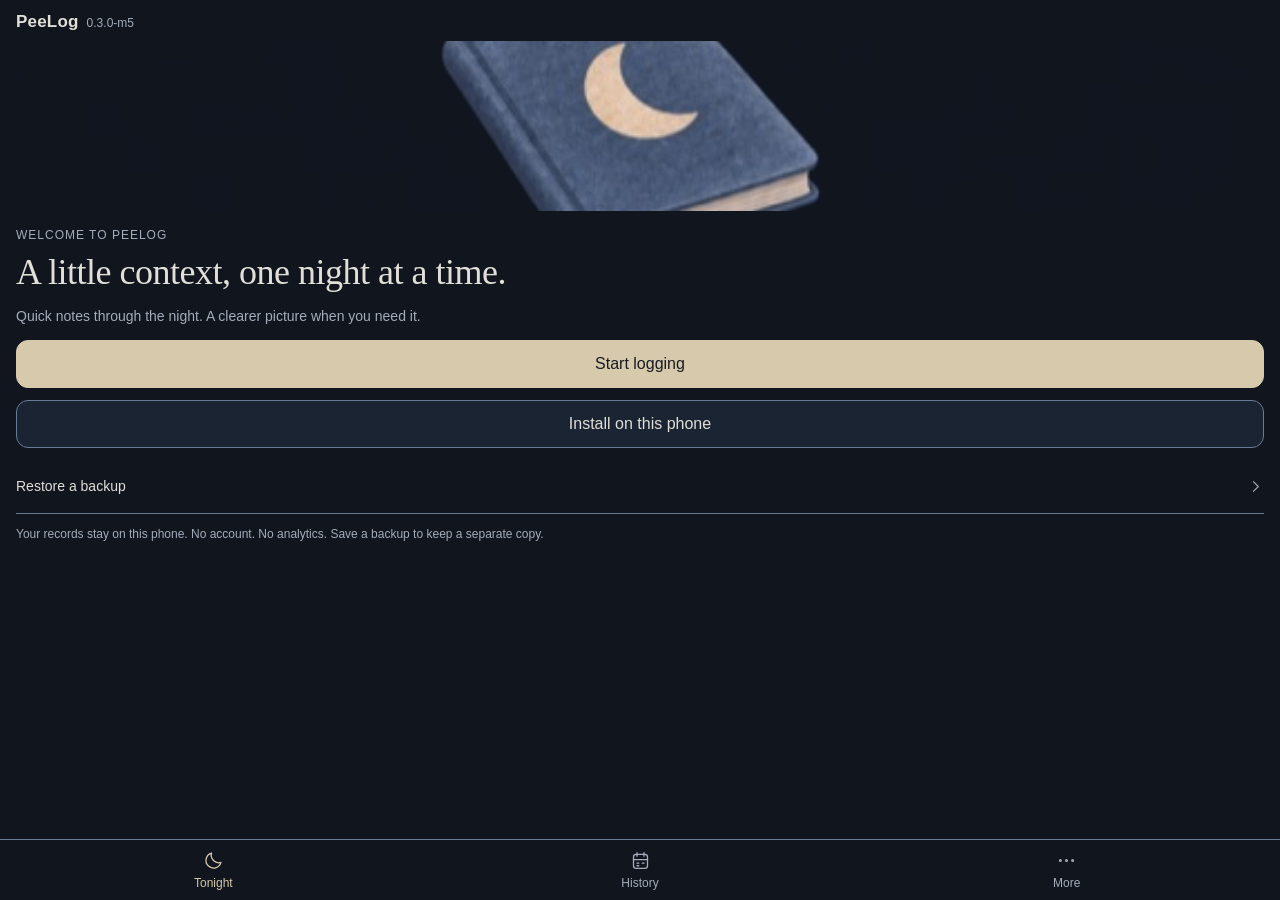
==== commit 803dc77d: "M4+M5: patterns and charts; routines, backup, restore, export, more, welcome metrics.js is pure and " ====
--- a/index.html
+++ b/index.html
@@ -35,27 +35,12 @@
 <main>
   <!-- Router container: js/app.js mounts one screen module here. -->
   <div class="view" id="screen"></div>
-
-  <!-- ───────────────────────── Check ─────────────────────────
-       Moved in and out of #screen by the router, so its buttons
-       keep their listeners. -->
-  <section class="view" id="view-check" data-view="check" hidden>
-    <h2>Install check</h2>
-    <p class="stub">Everything M1 depends on. Check this on the phone, then turn
-       on Airplane Mode and reopen the app from the home screen.</p>
-    <dl class="checks" id="checks"></dl>
-    <div class="actions">
-      <button id="persist">Request persistent storage</button>
-      <button id="recheck">Re-run checks</button>
-      <button id="update">Check for update</button>
-    </div>
-  </section>
 </main>
 
 <nav class="tabs">
   <a href="#/tonight" data-tab="tonight" aria-current="page"><svg class="ico"><use href="#i-moon"/></svg><span>Tonight</span></a>
   <a href="#/history" data-tab="history"><svg class="ico"><use href="#i-history"/></svg><span>History</span></a>
-  <a href="#/check" data-tab="check"><svg class="ico"><use href="#i-check"/></svg><span>Check</span></a>
+  <a href="#/more" data-tab="more"><svg class="ico"><use href="#i-more"/></svg><span>More</span></a>
 </nav>
 
 <script type="module" src="js/app.js"></script>
--- a/app.css
+++ b/app.css
@@ -63,6 +63,13 @@
 button, input, select, textarea { font: inherit; }
 button, a, select { -webkit-tap-highlight-color: transparent; }
 
+/* Two taps on the action grid at 3am are two events, never a double-tap zoom —
+   which would also cost every first tap Safari's 300ms wait. */
+.action, .chip, .button, .linkrow, .tabs a, .actions button,
+.saved .what, .saved .undo {
+  touch-action: manipulation;
+}
+
 :focus-visible {
   outline: 2px solid var(--focus);
   outline-offset: 4px;
@@ -151,6 +158,17 @@
   margin: 0 0 10px;
 }
 
+/* A full-width vignette, for the screens that lead with art rather than
+   tucking it behind a title (H02's empty history, W01). */
+.art {
+  display: block;
+  width: 100%;
+  height: 170px;
+  object-fit: cover;
+  mix-blend-mode: lighten;
+  margin: 0 0 16px;
+}
+
 /* Decorative only — hides without moving any control. */
 body.no-art .art,
 body.no-art .title-art img { display: none; }
@@ -230,6 +248,10 @@
 .action.wet small { color: #C0AAA1; }
 .action.wet .plus { margin-left: auto; }
 
+/* A recorded morning outcome (R02): persists after the tap, unlike the
+   momentary :active state below. */
+.action.selected { background: var(--raised); border-color: var(--accent); }
+
 /* iOS Safari has no Vibration API, so tap confirmation must be visual. */
 .action:active { background: var(--raised); transform: scale(0.97); }
 .action.wet:active { background: #3A2618; }
@@ -374,6 +396,29 @@
 .stepper { display: flex; align-items: center; gap: 12px; }
 .stepper-value { font-size: var(--size-body); min-width: 64px; text-align: center; }
 
+.checkbox {
+  display: inline-flex;
+  align-items: center;
+  gap: 8px;
+  min-height: 44px;
+  font-size: var(--size-secondary);
+  color: var(--text);
+  cursor: pointer;
+}
+.checkbox input { width: 20px; height: 20px; min-height: 0; accent-color: var(--accent); }
+
+/* ── Repeatable evening drink rows (R01) ──────────────────────────────── */
+.drink-row {
+  padding: 12px 12px 2px;
+  margin: 10px 0;
+  border: 1px solid var(--border);
+  border-radius: var(--radius-field);
+  background: var(--raised);
+}
+.drink-row-head { display: flex; align-items: center; justify-content: space-between; margin-bottom: 2px; }
+.drink-row-head .chip { min-height: 36px; padding: 6px 10px; gap: 6px; font-size: var(--size-meta); }
+.drink-row-head .chip .ico { width: 16px; height: 16px; }
+
 .notice {
   background: var(--raised);
   border-left: 2px solid var(--border);
@@ -420,6 +465,8 @@
   background: var(--raised);
   margin: 16px 0;
 }
+/* A row that ends its sheet separates nothing below it. */
+.sheet .linkrow:last-child { border-bottom: 0; padding-bottom: 0; }
 
 .subnav {
   display: flex;
@@ -440,23 +487,58 @@
 }
 .subnav .selected { background: var(--raised); color: var(--accent); }
 
-.history-row {
+/* ── History (H01) ───────────────────────────────────────────────────── */
+
+.month {
   display: flex;
   align-items: center;
   justify-content: space-between;
   gap: 10px;
+  margin: 4px 0 6px;
+}
+.month strong { font-weight: 500; font-size: var(--size-body); }
+.month .chip { min-width: 56px; }
+/* Forward stops at the month tonight belongs to; nothing beyond it exists. */
+.month .chip[disabled] { opacity: 0.4; }
+
+/* Both an <a> (a recorded night) and a <button> (a gap, which offers to
+   backfill its own date) wear this, so the button defaults are reset. */
+.history-row {
+  display: flex;
+  align-items: center;
+  justify-content: space-between;
+  gap: 10px;
+  width: 100%;
   padding: 16px 0;
+  appearance: none;
+  background: none;
+  border: 0;
   border-bottom: 1px solid var(--border);
   color: var(--text);
-  font-size: var(--size-secondary);
+  font: inherit;
+  font-size: var(--size-secondary);
+  text-align: left;
   text-decoration: none;
-}
+  cursor: pointer;
+}
+/* A date with no record is quieter than a recorded one — it is an absence,
+   not an outcome. */
+.history-row.gap { color: var(--secondary); }
 .history-row small { display: block; font-size: var(--size-meta); color: var(--secondary); margin-top: 5px; }
 
 .outcome { display: flex; align-items: center; gap: 5px; font-size: var(--size-meta); color: var(--text); white-space: nowrap; }
 .outcome .ico { width: 15px; height: 15px; }
 .outcome.wet { color: var(--wet); }
 .outcome.open { color: var(--secondary); }
+/* "Wet recorded · review due" is the longest of these and is never truncated
+   (handoff rule 10): at phone width it wraps instead. */
+.outcome {
+  flex: none;
+  max-width: 45%;
+  white-space: normal;
+  text-align: right;
+  justify-content: flex-end;
+}
 
 /* Native pickers: color-scheme:dark handles the calendar/clock chrome; the
    field itself still needs the app's own surface and a 16px font so iOS
@@ -533,3 +615,177 @@
 }
 .tabs a[aria-current] { color: var(--accent); }
 .tabs .ico { width: 21px; height: 21px; }
+
+/* ── Patterns ────────────────────────────────────────────────────────── */
+/* Chart colour classes read by charts.js's SVG strings — clay for wetting,
+   slate for timing, never the only carrier of meaning (every value is also
+   printed as text beside it). */
+.c-wet    { color: var(--wet); }
+.c-timing { color: #B1BDD1; }
+.c-axis   { color: var(--secondary); }
+.c-label  { color: var(--text); }
+.chart { display: block; width: 100%; }
+
+.metric { padding: 18px 0; border-bottom: 1px solid var(--border); }
+.metric h3 { font-size: var(--size-secondary); font-weight: 500; margin: 0; }
+.metric .value { font: 400 30px/1.2 var(--font-heading); margin: 5px 0; color: var(--text); }
+.metric > p { font-size: var(--size-secondary); color: var(--secondary); margin: 5px 0; }
+
+/* A comparison metric's figure is a sample count, not a headline number, so
+   it reads quieter than a single-question metric's serif value. */
+.metric.comparison .value { font-size: 20px; color: var(--secondary); }
+
+/* ── Routines, More and backup (X01–X04, M01–M03, B01–B07) ───────────── */
+
+/* A read-only field: a value that was recorded elsewhere and is only being
+   named here (a file name, a last-included evening). */
+.field-value {
+  font-size: var(--size-body);
+  color: var(--text);
+  padding: 11px 0;
+  word-break: break-word;
+}
+.field-value.empty { color: var(--secondary); }
+
+.tag {
+  display: inline-block;
+  border: 1px solid var(--border);
+  border-radius: 999px;
+  color: var(--secondary);
+  font-size: var(--size-meta);
+  letter-spacing: 0.4px;
+  padding: 4px 10px;
+  margin-bottom: 14px;
+}
+
+/* Past ten days the backup age takes the colour used for wet observations —
+   the only place in More that is not the ordinary secondary grey. */
+.linkrow small.overdue { color: var(--wet); }
+
+.ordered { margin: 0 0 18px; padding-left: 20px; font-size: var(--size-secondary); color: var(--text); }
+.ordered li { margin: 7px 0; }
+
+/* A switch, not a checkbox: it reads as on/off at a glance in the dark. */
+.toggle-row {
+  display: flex;
+  align-items: center;
+  justify-content: space-between;
+  gap: 14px;
+  min-height: 60px;
+  padding: 10px 0;
+  border-bottom: 1px solid var(--border);
+  font-size: var(--size-secondary);
+}
+.toggle-row small { display: block; margin: 3px 0 0; }
+.toggle {
+  flex: none;
+  position: relative;
+  width: 58px;
+  height: 34px;
+  border-radius: 999px;
+  border: 1px solid var(--accent);
+  background: var(--accent);
+  cursor: pointer;
+}
+.toggle::after {
+  content: '';
+  position: absolute;
+  top: 3px;
+  left: 27px;
+  width: 26px;
+  height: 26px;
+  border-radius: 50%;
+  background: #181B21;
+}
+.toggle.off { background: var(--surface); border-color: var(--border); }
+.toggle.off::after { left: 3px; background: var(--secondary); }
+/* Unsupported is a readable state, not faint disabled text (S01). */
+.toggle.disabled { opacity: 0.55; border-style: dashed; cursor: default; }
+
+/* The appearance preview keeps its height when the illustration goes, so
+   nothing below it moves (M02). */
+.preview { height: 170px; margin-bottom: 16px; }
+.art-off {
+  display: flex;
+  align-items: center;
+  justify-content: center;
+  border: 1px dashed var(--border);
+  border-radius: var(--radius-field);
+  color: var(--secondary);
+  font-size: var(--size-secondary);
+}
+
+/* B03's preview of a backup, before anything is applied. */
+.preview-table { width: 100%; border-collapse: collapse; font-size: var(--size-secondary); margin: 4px 0 18px; }
+.preview-table td { padding: 11px 0; border-bottom: 1px solid var(--border); }
+.preview-table td:last-child { text-align: right; color: var(--secondary); }
+
+input[type="file"] { font-size: var(--size-secondary); color: var(--secondary); padding: 12px 0; }
+
+/* ── Printable summary (O02) ────────────────────────────────────────────
+   The only light surface in the app, and it is only ever reached by asking
+   for the print preview. The app around it stays dark. */
+.summary {
+  display: block;
+  background: #FAF8F2;
+  color: #26303C;
+  font: 13px/1.4 var(--font-body);
+  padding: 26px 22px;
+  margin: 18px 0;
+  border-radius: 4px;
+  -webkit-user-select: text;
+  user-select: text;
+}
+.summary-head {
+  display: flex;
+  align-items: baseline;
+  justify-content: space-between;
+  gap: 12px;
+  border-bottom: 1px solid #687382;
+  padding-bottom: 12px;
+}
+.summary .brand { font-size: 18px; font-weight: 600; letter-spacing: -0.6px; }
+.summary .sample { font-size: 11px; letter-spacing: 1.4px; color: #5A6573; }
+.summary h1 { font: 400 28px/1.2 var(--font-heading); letter-spacing: -0.6px; margin: 16px 0 6px; color: #26303C; }
+.summary .period { font-size: 13px; color: #566170; margin: 0 0 16px; }
+.summary-coverage { font-size: 12px; background: #EAE7DE; padding: 10px 12px; margin: 12px 0 14px; }
+.summary h2 { font-size: 14px; font-weight: 600; margin: 16px 0 6px; color: #26303C; }
+.summary .figures { display: grid; grid-template-columns: 1fr; gap: 10px; }
+.summary .figure { padding: 10px 0; border-top: 2px solid #97A1B0; }
+.summary .figure span { display: block; font-size: 12px; color: #4F5C6C; }
+.summary .figure b { display: block; font: 400 26px/1.3 var(--font-heading); margin: 4px 0; }
+.summary .figure small { font-size: 11px; color: #5A6573; }
+.summary .twocol { display: grid; grid-template-columns: 1fr; gap: 0 24px; }
+.summary table { width: 100%; border-collapse: collapse; font-size: 12px; }
+.summary td { padding: 4px 0; border-bottom: 1px solid #D6D8D8; }
+.summary td:last-child { text-align: right; }
+.summary .notes { padding: 0; margin: 6px 0; list-style: none; font-size: 12px; }
+.summary .notes li { padding: 4px 0; border-bottom: 1px solid #D6D8D8; }
+.summary .notes strong { font-weight: 500; }
+.summary .note { background: #EFEDE5; padding: 12px; font-size: 12px; margin-top: 8px; }
+.summary .foot { border-top: 1px solid #B7BEC5; margin-top: 14px; padding-top: 10px; font-size: 10px; color: #566170; }
+.summary .foot p { margin: 6px 0; }
+
+@page { size: A4; margin: 12mm; }
+
+/* Printing is only ever asked for from the summary route; everything that
+   belongs to the app rather than the sheet comes off the page. */
+@media print {
+  html, body { background: #FFF; color: #26303C; height: auto; display: block; }
+  .top, .tabs, .banner, .button, .linkrow, .field, .overline, main > .view > h2,
+  main > .view > .lead { display: none !important; }
+  main { overflow: visible; }
+  .view { padding: 0; }
+  .summary { margin: 0; padding: 0; border-radius: 0; background: #FFF; }
+  .summary .figures { grid-template-columns: repeat(3, 1fr); gap: 18px; }
+  .summary .twocol { grid-template-columns: 1fr 1fr; }
+  .summary h2, .summary .figure, .summary .twocol, .summary .note { break-inside: avoid; }
+  .summary h2 { break-after: avoid; }
+}
+
+/* Wide enough for two columns on screen as well, once the phone is not the
+   constraint. */
+@media (min-width: 560px) {
+  .summary .figures { grid-template-columns: repeat(3, 1fr); gap: 18px; }
+  .summary .twocol { grid-template-columns: 1fr 1fr; }
+}
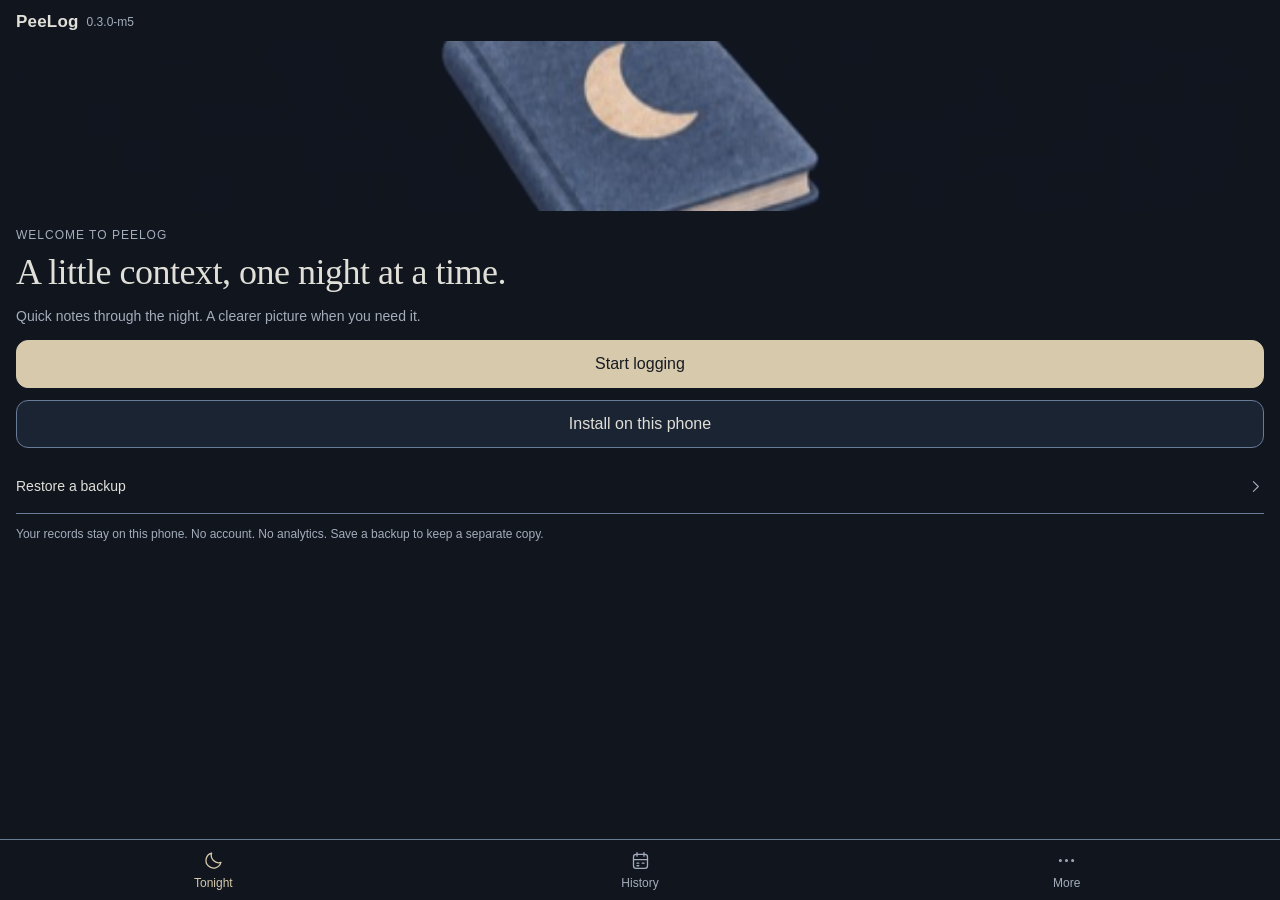
==== commit 8206226c: "One back button in the header; drop every Back-to and sibling link Every screen carried its own Back" ====
--- a/index.html
+++ b/index.html
@@ -28,6 +28,7 @@
 <p class="banner" id="banner" hidden></p>
 
 <header class="top">
+  <button class="back" id="back" type="button" aria-label="Back" hidden><svg class="ico"><use href="#i-back"/></svg></button>
   <h1>PeeLog</h1>
   <span class="ver" id="ver">–</span>
 </header>
--- a/app.css
+++ b/app.css
@@ -101,11 +101,28 @@
 
 .top {
   display: flex;
-  align-items: baseline;
+  align-items: center;
   gap: 8px;
   padding: 10px 16px 6px;
 }
 .top h1 { font-size: 17px; font-weight: 600; margin: 0; letter-spacing: 0.2px; }
+/* The one way back, always top-left: no screen carries its own "Back to…"
+   row, so a trail of edits never grows a second set of links. */
+.top .back {
+  display: flex;
+  align-items: center;
+  justify-content: center;
+  min-width: 44px;
+  min-height: 44px;
+  margin: -10px 0 -10px -14px;
+  appearance: none;
+  background: none;
+  border: 0;
+  color: var(--accent);
+  cursor: pointer;
+}
+.top .back[hidden] { display: none; }
+.top .back .ico { width: 22px; height: 22px; }
 .ver { font-size: var(--size-meta); color: var(--secondary); font-variant-numeric: tabular-nums; }
 
 main { flex: 1; overflow-y: auto; -webkit-overflow-scrolling: touch; }
@@ -386,7 +403,7 @@
 .field { margin: 16px 0; }
 .field-label { display: block; font-size: var(--size-secondary); margin-bottom: 8px; }
 .field-help { font-size: var(--size-meta); color: var(--secondary); margin: 7px 0 0; }
-.field-help .chip { min-height: 36px; margin-left: 6px; font-size: var(--size-meta); }
+.field-help .chip { min-height: 44px; margin-left: 6px; font-size: var(--size-meta); }
 .field-row { display: flex; flex-wrap: wrap; gap: 8px; }
 .field-row input { flex: 1 1 130px; min-width: 0; }
 /* Kept beside the field, with the entered value still on screen (S01). */
